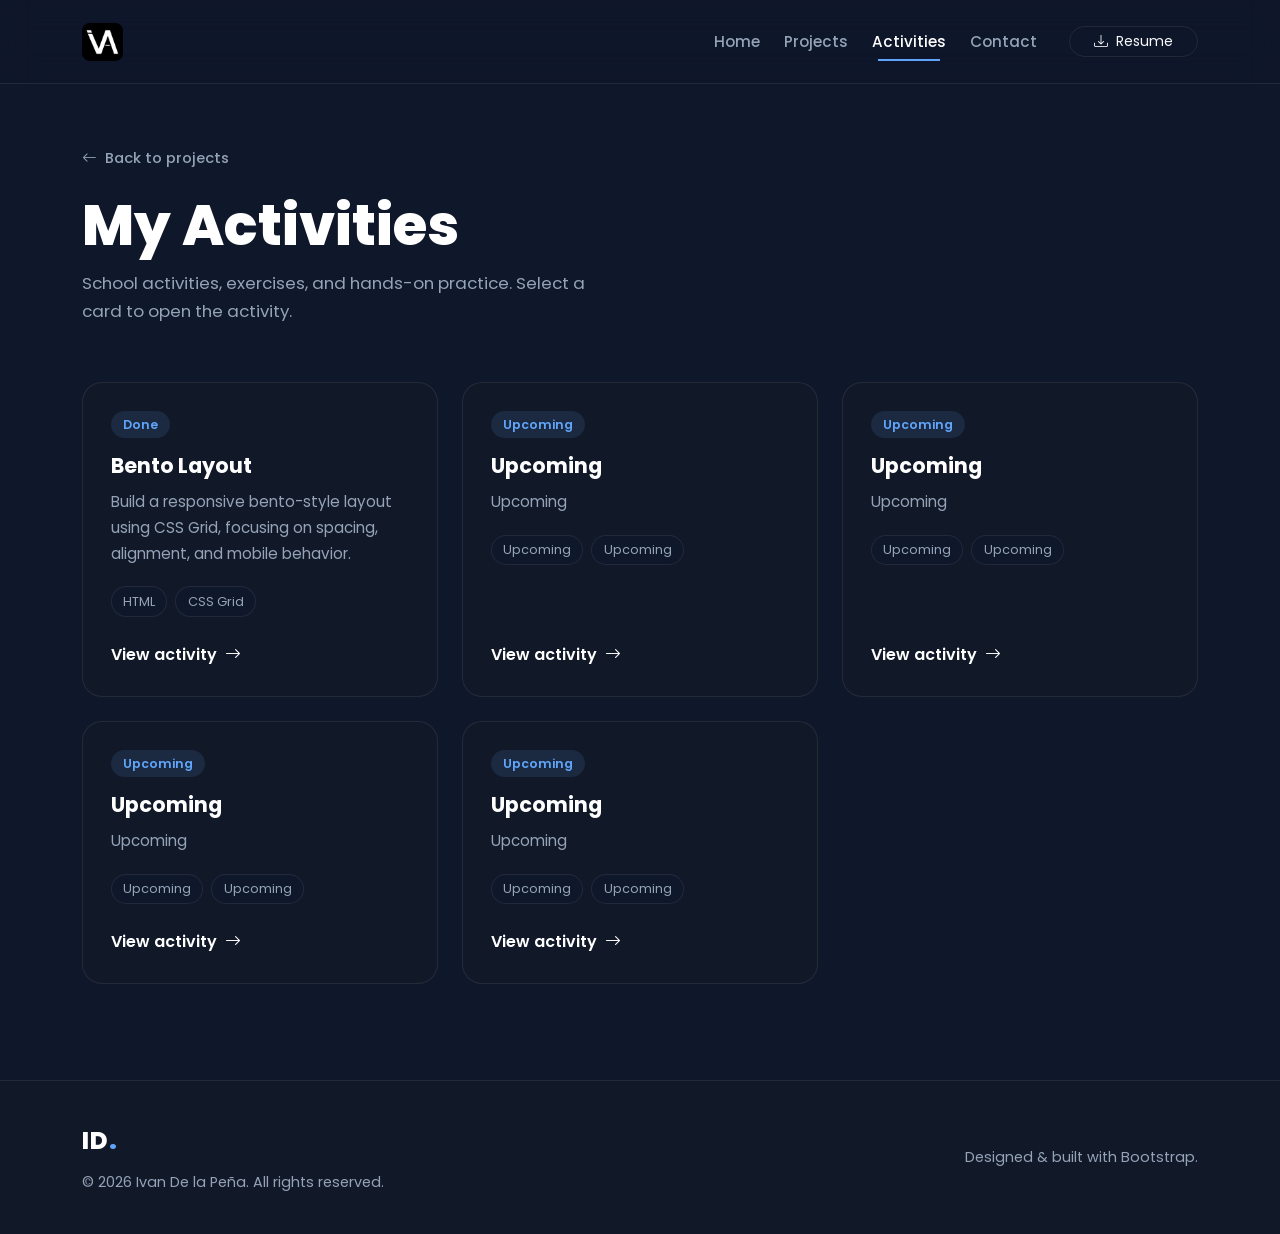
==== activities.html @ 1b0cfe88 "added a new file for activities" ====
<!DOCTYPE html>
<html lang="en">
<head>
  <meta charset="UTF-8" />
  <meta name="viewport" content="width=device-width, initial-scale=1.0" />
  <title>Activities | Ivan De la Peña</title>
  <meta name="description" content="School activities, exercises, and hands-on practice work by Ivan De la Peña." />
  <link rel="preconnect" href="https://fonts.googleapis.com">
  <link rel="preconnect" href="https://fonts.gstatic.com" crossorigin>
  <link href="https://fonts.googleapis.com/css2?family=Poppins:wght@300;400;500;600;700;800&display=swap" rel="stylesheet">
  <link href="https://cdn.jsdelivr.net/npm/bootstrap@5.3.3/dist/css/bootstrap.min.css" rel="stylesheet">
  <link rel="stylesheet" href="https://cdn.jsdelivr.net/npm/bootstrap-icons@1.11.3/font/bootstrap-icons.css">
  <link rel="stylesheet" href="style.css">
  <link rel="stylesheet" href="activities.css">
</head>
<body>

  <a class="skip-link visually-hidden-focusable" href="#main">Skip to main content</a>

  <header>
    <nav class="navbar navbar-expand-lg fixed-top glass-nav" id="mainNav" aria-label="Main navigation">
      <div class="container">
        <a class="navbar-brand logo" href="index.html">
          <img src="images/logo.png" alt="Ivan De la Peña logo" class="navbar-logo">
        </a>
        <button class="navbar-toggler" type="button" data-bs-toggle="collapse" data-bs-target="#navMenu"
          aria-controls="navMenu" aria-expanded="false" aria-label="Toggle navigation">
          <span class="navbar-toggler-icon"></span>
        </button>
        <div class="collapse navbar-collapse" id="navMenu">
          <ul class="navbar-nav ms-auto align-items-lg-center gap-lg-2">
            <li class="nav-item"><a class="nav-link" href="index.html">Home</a></li>
            <li class="nav-item"><a class="nav-link" href="index.html#projects">Projects</a></li>
            <li class="nav-item"><a class="nav-link active" href="activities.html" aria-current="page">Activities</a></li>
            <li class="nav-item"><a class="nav-link" href="index.html#contact">Contact</a></li>
            <li class="nav-item ms-lg-3 mt-3 mt-lg-0">
              <a class="btn btn-outline-light btn-sm rounded-pill px-4" href="assets/resume.pdf" download>
                <i class="bi bi-download me-1"></i> Resume
              </a>
            </li>
          </ul>
        </div>
      </div>
    </nav>
  </header>

  <main id="main">
    <section class="activities-hero" aria-label="Activities overview">
      <div class="container">
        <a href="index.html#projects" class="back-link"><i class="bi bi-arrow-left me-2"></i>Back to projects</a>
        <h1 class="activities-title">My Activities</h1>
        <p class="activities-intro">
          School activities, exercises, and hands-on practice. Select a card to open the activity.
        </p>
      </div>
    </section>

    <section class="activities-list-section" aria-label="Activity list">
      <div class="container">
        <ul class="activity-grid">

          <li>
            <a href="https://so-ye.github.io/Activities/Bento/" class="activity-card">
              <span class="status-pill upcoming">Done</span>
              <h2 class="activity-name">Bento Layout</h2>
              <p class="activity-desc">Build a responsive bento-style layout using CSS Grid, focusing on spacing, alignment, and mobile behavior.</p>
              <ul class="activity-tags"><li>HTML</li><li>CSS Grid</li></ul>
              <span class="activity-open">View activity <i class="bi bi-arrow-right ms-2" aria-hidden="true"></i></span>
            </a>
          </li>
          <li>
            <a href="#" class="activity-card">
              <span class="status-pill upcoming">Upcoming</span>
              <h2 class="activity-name">Upcoming</h2>
              <p class="activity-desc">Upcoming</p>
              <ul class="activity-tags"><li>Upcoming</li><li>Upcoming</li></ul>
              <span class="activity-open">View activity<i class="bi bi-arrow-right ms-2" aria-hidden="true"></i></span>
            </a>
          </li>
          <li>
            <a href="#" class="activity-card">
              <span class="status-pill upcoming">Upcoming</span>
              <h2 class="activity-name">Upcoming</h2>
              <p class="activity-desc">Upcoming</p>
              <ul class="activity-tags"><li>Upcoming</li><li>Upcoming</li></ul>
              <span class="activity-open">View activity<i class="bi bi-arrow-right ms-2" aria-hidden="true"></i></span>
            </a>
          </li>
          <li>
            <a href="#" class="activity-card">
              <span class="status-pill upcoming">Upcoming</span>
              <h2 class="activity-name">Upcoming</h2>
              <p class="activity-desc">Upcoming</p>
              <ul class="activity-tags"><li>Upcoming</li><li>Upcoming</li></ul>
              <span class="activity-open">View activity <i class="bi bi-arrow-right ms-2" aria-hidden="true"></i></span>
            </a>
          </li>
          <li>
            <a href="#" class="activity-card">
              <span class="status-pill upcoming">Upcoming</span>
              <h2 class="activity-name">Upcoming</h2>
              <p class="activity-desc">Upcoming</p>
              <ul class="activity-tags"><li>Upcoming</li><li>Upcoming</li></ul>
              <span class="activity-open">View activity <i class="bi bi-arrow-right ms-2" aria-hidden="true"></i></span>
            </a>
          </li>
        </ul>

      </div>
    </section>
  </main>

  <footer class="footer">
    <div class="container">
      <div class="row align-items-center gy-3">
        <div class="col-md-6 text-center text-md-start">
          <a href="index.html" class="logo footer-logo">ID<span class="accent-dot">.</span></a>
          <p class="footer-text mb-0">&copy; <span id="year"></span> Ivan De la Peña. All rights reserved.</p>
        </div>
        <div class="col-md-6 text-center text-md-end">
          <p class="footer-text mb-0">Designed &amp; built with Bootstrap.</p>
        </div>
      </div>
    </div>
  </footer>

  <button id="backToTop" class="back-to-top" aria-label="Back to top">
    <i class="bi bi-arrow-up"></i>
  </button>

  <script src="https://cdn.jsdelivr.net/npm/bootstrap@5.3.3/dist/js/bootstrap.bundle.min.js"></script>
  <script src="script.js"></script>
</body>
</html>
---- style.css ----
:root {
  --bg: #0f172a;
  --surface: #111827;
  --surface-light: #1a2436;
  --primary: #ffffff;
  --accent: #60a5fa;
  --accent-soft: rgba(96, 165, 250, 0.12);
  --text-secondary: #94a3b8;
  --border-color: rgba(255, 255, 255, 0.08);
  --font-primary: 'Poppins', sans-serif;
  --section-padding-y: 6rem;
  --section-padding-y-mobile: 4rem;
  --transition-fast: 0.2s ease;
  --transition-base: 0.35s ease;
  --transition-slow: 0.6s ease;
  --shadow-soft: 0 10px 30px rgba(0, 0, 0, 0.35);
  --shadow-strong: 0 20px 50px rgba(0, 0, 0, 0.5);
}


*,
*::before,
*::after {
  box-sizing: border-box;
}

html {
  scroll-behavior: smooth;
}

body {
  font-family: var(--font-primary);
  background-color: var(--bg);
  color: var(--primary);
  line-height: 1.7;
  overflow-x: hidden;
}

h1, h2, h3, h4, h5, h6 {
  font-family: var(--font-primary);
  font-weight: 700;
  color: var(--primary);
  margin: 0;
}

p {
  color: var(--text-secondary);
  margin: 0;
}

a {
  text-decoration: none;
  color: inherit;
}

img {
  max-width: 100%;
  display: block;
}

.skip-link {
  position: absolute;
  top: 0;
  left: 0;
  background: var(--accent);
  color: var(--bg);
  padding: 0.5rem 1rem;
  z-index: 2000;
}

a:focus-visible,
button:focus-visible,
input:focus-visible,
textarea:focus-visible {
  outline: 2px solid var(--accent);
  outline-offset: 3px;
}

@media (prefers-reduced-motion: reduce) {
  html {
    scroll-behavior: auto;
  }
  * {
    transition-duration: 0.01ms !important;
    animation-duration: 0.01ms !important;
  }
}


.section-padding {
  padding: var(--section-padding-y) 0;
}

.bg-surface {
  background-color: var(--surface);
}

.text-accent {
  color: var(--accent) !important;
}

.accent-dot {
  color: var(--accent);
}

.section-eyebrow {
  display: inline-block;
  text-transform: uppercase;
  letter-spacing: 0.2em;
  font-size: 0.8rem;
  font-weight: 600;
  color: var(--accent);
  margin-bottom: 0.75rem;
}

.section-title {
  font-size: clamp(2rem, 4vw, 2.75rem);
  font-weight: 700;
  margin-bottom: 1rem;
}

.section-subtitle {
  max-width: 560px;
  font-size: 1.05rem;
}


.glass-nav {
  background: rgba(15, 23, 42, 0.55);
  backdrop-filter: blur(16px);
  -webkit-backdrop-filter: blur(16px);
  border-bottom: 1px solid var(--border-color);
  transition: background var(--transition-base), box-shadow var(--transition-base), padding var(--transition-base);
  padding-top: 1.1rem;
  padding-bottom: 1.1rem;
}

.glass-nav.scrolled {
  background: rgba(15, 23, 42, 0.85);
  box-shadow: var(--shadow-soft);
  padding-top: 0.7rem;
  padding-bottom: 0.7rem;
}

.logo {
  font-size: 1.5rem;
  font-weight: 800;
  letter-spacing: 0.05em;
  color: var(--primary);
}

.navbar-logo {
  height: 38px;
  width: auto;
  border-radius: 0.5rem;
  display: block;
  transition: transform var(--transition-fast);
}

.navbar-brand:hover .navbar-logo {
  transform: scale(1.05);
}

.navbar-nav .nav-link {
  color: var(--text-secondary);
  font-weight: 500;
  font-size: 0.95rem;
  position: relative;
  padding: 0.5rem 0.85rem;
  transition: color var(--transition-fast);
}

.navbar-nav .nav-link:hover,
.navbar-nav .nav-link.active {
  color: var(--primary);
}

.navbar-nav .nav-link::after {
  content: '';
  position: absolute;
  left: 0.85rem;
  right: 0.85rem;
  bottom: 0.1rem;
  height: 2px;
  background: var(--accent);
  transform: scaleX(0);
  transform-origin: left;
  transition: transform var(--transition-base);
}

.navbar-nav .nav-link:hover::after,
.navbar-nav .nav-link.active::after {
  transform: scaleX(1);
}

.navbar-toggler {
  border: none;
  box-shadow: none;
}

.navbar-toggler:focus {
  box-shadow: none;
}

.navbar-toggler-icon {
  filter: invert(1);
}


.hero-section {
  min-height: 100vh;
  padding-top: 7rem;
  padding-bottom: 4rem;
  position: relative;
}

.eyebrow {
  font-size: 1.1rem;
  color: var(--text-secondary);
  margin-bottom: 0.5rem;
}

.hero-name {
  font-size: clamp(3rem, 8vw, 5.5rem);
  font-weight: 800;
  line-height: 1.05;
  margin-bottom: 0.5rem;
  background: linear-gradient(135deg, var(--primary) 40%, var(--accent) 100%);
  -webkit-background-clip: text;
  background-clip: text;
  -webkit-text-fill-color: transparent;
}

.hero-title {
  font-size: clamp(1.2rem, 2.5vw, 1.75rem);
  font-weight: 500;
  color: var(--text-secondary);
  margin-bottom: 1.5rem;
}

.hero-desc {
  font-size: 1.05rem;
  max-width: 480px;
  margin: 0 auto 2.25rem;
}

@media (min-width: 992px) {
  .hero-desc {
    margin-left: 0;
  }
}

.hero-buttons {
  margin-bottom: 1rem;
}

.hero-image-wrapper {
  position: relative;
  max-width: 480px;
  margin: 0 auto;
}

.hero-image {
  width: 100%;
  aspect-ratio: 4 / 5;
  object-fit: cover;
  border-radius: 1.5rem;
  box-shadow: var(--shadow-strong);
  border: 1px solid var(--border-color);
  position: relative;
  z-index: 2;
  transition: transform var(--transition-slow), box-shadow var(--transition-slow);
}

.hero-image-wrapper:hover .hero-image {
  transform: translateY(-8px) scale(1.015);
  box-shadow: 0 25px 60px rgba(96, 165, 250, 0.25);
}

.hero-glow {
  position: absolute;
  top: 8%;
  right: 5%;
  width: 80%;
  height: 80%;
  background: radial-gradient(circle, var(--accent) 0%, transparent 70%);
  opacity: 0.25;
  filter: blur(60px);
  z-index: 1;
  border-radius: 50%;
}

.scroll-indicator {
  position: absolute;
  bottom: 2rem;
  left: 50%;
  transform: translateX(-50%);
  display: flex;
  flex-direction: column;
  align-items: center;
  gap: 0.4rem;
  color: var(--text-secondary);
  font-size: 0.75rem;
  letter-spacing: 0.15em;
  text-transform: uppercase;
  animation: bounce 2.4s infinite;
  transition: color var(--transition-fast);
}

.scroll-indicator:hover {
  color: var(--accent);
}

.scroll-indicator i {
  font-size: 1.25rem;
}

@keyframes bounce {
  0%, 100% { transform: translate(-50%, 0); }
  50% { transform: translate(-50%, 8px); }
}


.btn-primary-custom {
  background-color: var(--accent);
  border: 1px solid var(--accent);
  color: var(--bg);
  font-weight: 600;
  padding: 0.75rem 1.75rem;
  transition: transform var(--transition-fast), box-shadow var(--transition-fast), background-color var(--transition-fast);
}

.btn-primary-custom:hover,
.btn-primary-custom:focus {
  background-color: #4f94e6;
  border-color: #4f94e6;
  color: var(--bg);
  transform: translateY(-3px);
  box-shadow: 0 10px 25px rgba(96, 165, 250, 0.35);
}

.btn-outline-custom {
  background-color: transparent;
  border: 1px solid var(--border-color);
  color: var(--primary);
  font-weight: 600;
  padding: 0.75rem 1.75rem;
  transition: transform var(--transition-fast), background-color var(--transition-fast), border-color var(--transition-fast);
}

.btn-outline-custom:hover,
.btn-outline-custom:focus {
  background-color: var(--surface-light);
  border-color: var(--accent);
  color: var(--primary);
  transform: translateY(-3px);
}

.btn-outline-light {
  border-color: var(--border-color);
  transition: all var(--transition-fast);
}

.btn-outline-light:hover {
  background-color: var(--accent);
  border-color: var(--accent);
  color: var(--bg);
  transform: translateY(-2px);
}


.about-text {
  margin-bottom: 1.25rem;
  font-size: 1.02rem;
}

.info-card {
  display: flex;
  gap: 1.25rem;
  align-items: flex-start;
  background-color: var(--surface);
  border: 1px solid var(--border-color);
  border-radius: 1rem;
  padding: 1.5rem;
  transition: transform var(--transition-base), border-color var(--transition-base);
}

.info-card:hover {
  transform: translateY(-4px);
  border-color: var(--accent);
}

.info-icon {
  flex-shrink: 0;
  width: 52px;
  height: 52px;
  border-radius: 0.85rem;
  background: var(--accent-soft);
  color: var(--accent);
  display: flex;
  align-items: center;
  justify-content: center;
  font-size: 1.4rem;
}

.info-title {
  font-size: 1.15rem;
  margin-bottom: 0.4rem;
}

.info-text {
  font-size: 0.95rem;
  margin: 0;
}


.view-all-link {
  font-weight: 600;
  color: var(--primary);
  display: inline-flex;
  align-items: center;
  transition: color var(--transition-fast), gap var(--transition-fast);
}

.view-all-link:hover {
  color: var(--accent);
}

.project-card {
  background-color: var(--bg);
  border: 1px solid var(--border-color);
  border-radius: 1.25rem;
  overflow: hidden;
  height: 100%;
  display: flex;
  flex-direction: column;
  transition: transform var(--transition-base), box-shadow var(--transition-base), border-color var(--transition-base);
}

.project-card:hover {
  transform: translateY(-10px);
  box-shadow: var(--shadow-strong);
  border-color: var(--accent);
}

.project-img-wrapper {
  overflow: hidden;
  aspect-ratio: 4 / 3;
}

.project-img {
  width: 100%;
  height: 100%;
  object-fit: cover;
  transition: transform var(--transition-slow);
}

.project-card:hover .project-img {
  transform: scale(1.08);
}

.project-body {
  padding: 1.5rem;
  flex-grow: 1;
  display: flex;
  flex-direction: column;
}

.project-category {
  display: inline-block;
  font-size: 0.78rem;
  text-transform: uppercase;
  letter-spacing: 0.12em;
  color: var(--accent);
  font-weight: 600;
  margin-bottom: 0.5rem;
}

.project-title {
  font-size: 1.3rem;
  margin-bottom: 0.6rem;
}

.project-desc {
  font-size: 0.95rem;
  margin-bottom: 1.25rem;
  flex-grow: 1;
}

.project-link {
  font-weight: 600;
  color: var(--primary);
  display: inline-flex;
  align-items: center;
  align-self: flex-start;
  border-bottom: 1px solid transparent;
  transition: color var(--transition-fast), border-color var(--transition-fast);
}

.project-link:hover {
  color: var(--accent);
  border-color: var(--accent);
}


.skill-card {
  background-color: var(--surface);
  border: 1px solid var(--border-color);
  border-radius: 1.25rem;
  padding: 1.75rem;
  transition: transform var(--transition-base), border-color var(--transition-base);
}

.skill-card:hover {
  transform: translateY(-6px);
  border-color: var(--accent);
}

.skill-card-header {
  display: flex;
  align-items: center;
  gap: 0.75rem;
  margin-bottom: 1.5rem;
}

.skill-card-header i {
  font-size: 1.5rem;
  color: var(--accent);
}

.skill-card-header h3 {
  font-size: 1.15rem;
  margin: 0;
}

.skill-item {
  margin-bottom: 1.25rem;
}

.skill-label {
  display: flex;
  justify-content: space-between;
  font-size: 0.88rem;
  margin-bottom: 0.4rem;
  color: var(--primary);
}

.skill-label span:last-child {
  color: var(--text-secondary);
}

.skill-progress {
  height: 6px;
  background-color: var(--surface-light);
  border-radius: 999px;
  overflow: hidden;
}

.skill-progress .progress-bar {
  background: linear-gradient(90deg, var(--accent), #a5c9fb);
  width: 0%;
  border-radius: 999px;
  transition: width 1.2s ease;
}


.contact-info-card {
  background-color: var(--bg);
  border: 1px solid var(--border-color);
  border-radius: 1.25rem;
  padding: 2rem 1.25rem;
  height: 100%;
  transition: transform var(--transition-base), border-color var(--transition-base);
}

.contact-info-card:hover {
  transform: translateY(-6px);
  border-color: var(--accent);
}

.contact-info-card i {
  font-size: 1.6rem;
  color: var(--accent);
  margin-bottom: 0.85rem;
  display: inline-block;
}

.contact-info-card h3 {
  font-size: 1.05rem;
  margin-bottom: 0.4rem;
}

.contact-info-card a,
.contact-info-card span {
  color: var(--text-secondary);
  font-size: 0.95rem;
  transition: color var(--transition-fast);
  word-break: break-word;
}

.contact-info-card a:hover {
  color: var(--accent);
}

.social-icons {
  display: flex;
  justify-content: center;
  gap: 1rem;
}

.social-icons a {
  width: 48px;
  height: 48px;
  display: flex;
  align-items: center;
  justify-content: center;
  border-radius: 50%;
  border: 1px solid var(--border-color);
  color: var(--primary);
  font-size: 1.2rem;
  transition: all var(--transition-fast);
}

.social-icons a:hover {
  background-color: var(--accent);
  border-color: var(--accent);
  color: var(--bg);
  transform: translateY(-4px);
}

.contact-form .form-label {
  color: var(--text-secondary);
  font-size: 0.9rem;
  margin-bottom: 0.4rem;
}

.contact-form .form-control {
  background-color: var(--bg);
  border: 1px solid var(--border-color);
  color: var(--primary);
  border-radius: 0.75rem;
  padding: 0.75rem 1rem;
  font-size: 0.95rem;
  transition: border-color var(--transition-fast), box-shadow var(--transition-fast);
}

.contact-form .form-control:focus {
  background-color: var(--bg);
  color: var(--primary);
  border-color: var(--accent);
  box-shadow: 0 0 0 3px var(--accent-soft);
}

.contact-form .form-control::placeholder {
  color: var(--text-secondary);
  opacity: 0.6;
}

.form-status {
  font-size: 0.95rem;
  min-height: 1.5rem;
}

.form-status.success {
  color: var(--accent);
}

.form-status.error {
  color: #f87171;
}


.footer {
  background-color: var(--surface);
  border-top: 1px solid var(--border-color);
  padding: 2.5rem 0;
}

.footer-logo {
  display: inline-block;
  margin-bottom: 0.5rem;
}

.footer-text {
  color: var(--text-secondary);
  font-size: 0.9rem;
}

.back-to-top {
  position: fixed;
  bottom: 1.75rem;
  right: 1.75rem;
  width: 48px;
  height: 48px;
  border-radius: 50%;
  background-color: var(--accent);
  color: var(--bg);
  border: none;
  display: flex;
  align-items: center;
  justify-content: center;
  font-size: 1.2rem;
  opacity: 0;
  visibility: hidden;
  transform: translateY(20px);
  transition: all var(--transition-base);
  z-index: 999;
  cursor: pointer;
  box-shadow: var(--shadow-soft);
}

.back-to-top.visible {
  opacity: 1;
  visibility: visible;
  transform: translateY(0);
}

.back-to-top:hover {
  background-color: #4f94e6;
  transform: translateY(-4px);
}

.fade-in {
  opacity: 0;
  transform: translateY(30px);
  transition: opacity 0.7s ease, transform 0.7s ease;
}

.fade-in.visible {
  opacity: 1;
  transform: translateY(0);
}


@media (max-width: 991.98px) {
  .section-padding {
    padding: var(--section-padding-y-mobile) 0;
  }

  .hero-section {
    padding-top: 8rem;
    min-height: auto;
  }

  .navbar-nav .nav-link::after {
    display: none;
  }

  .navbar-collapse {
    background-color: var(--surface);
    border-radius: 1rem;
    margin-top: 1rem;
    padding: 1rem 1.25rem;
    border: 1px solid var(--border-color);
  }
}

@media (max-width: 575.98px) {
  .hero-image-wrapper {
    max-width: 320px;
  }

  .back-to-top {
    right: 1rem;
    bottom: 1rem;
    width: 42px;
    height: 42px;
  }

  .social-icons a {
    width: 44px;
    height: 44px;
    font-size: 1.1rem;
  }
}
---- activities.css ----
.activities-hero {
  padding: clamp(7.5rem, 14vw, 9rem) 0 2.5rem;
}

.back-link {
  display: inline-flex;
  align-items: center;
  color: var(--text-secondary);
  font-size: 0.92rem;
  font-weight: 500;
  margin-bottom: 1.5rem;
  transition: color var(--transition-fast);
}

.back-link:hover {
  color: var(--accent);
}

.activities-title {
  font-size: clamp(2.25rem, 6vw + 0.5rem, 3.5rem);
  font-weight: 800;
  line-height: 1.1;
  margin-bottom: 0.75rem;
}

.activities-intro {
  max-width: 520px;
  font-size: 1.05rem;
}

.activities-list-section {
  padding: 1rem 0 clamp(4rem, 8vw, var(--section-padding-y));
  min-height: 60vh;
}


.activity-grid {
  list-style: none;
  margin: 0;
  padding: 0;
  display: grid;
  grid-template-columns: repeat(auto-fill, minmax(min(100%, 280px), 1fr));
  gap: clamp(1rem, 3vw, 1.5rem);
}

.activity-card {
  height: 100%;
  display: flex;
  flex-direction: column;
  align-items: flex-start;
  background-color: var(--surface);
  border: 1px solid var(--border-color);
  border-radius: 1.25rem;
  padding: clamp(1.25rem, 3vw, 1.75rem);
  transition: transform var(--transition-base), border-color var(--transition-base), box-shadow var(--transition-base);
}

.activity-card:hover,
.activity-card:focus-visible {
  transform: translateY(-6px);
  border-color: var(--accent);
  box-shadow: var(--shadow-soft);
}

.status-pill {
  font-size: 0.78rem;
  font-weight: 600;
  padding: 0.2rem 0.75rem;
  border-radius: 999px;
  margin-bottom: 1rem;
}

.status-pill.upcoming {
  background: var(--accent-soft);
  color: var(--accent);
}

.status-pill.done {
  background: var(--bg);
  color: var(--text-secondary);
  border: 1px solid var(--border-color);
}

.activity-name {
  font-size: clamp(1.1rem, 1rem + 0.5vw, 1.3rem);
  margin-bottom: 0.6rem;
  overflow-wrap: anywhere;
}

.activity-desc {
  font-size: 0.95rem;
  margin-bottom: 1.25rem;
}

.activity-tags {
  display: flex;
  flex-wrap: wrap;
  gap: 0.5rem;
  margin: 0 0 1.5rem;
  padding: 0;
  list-style: none;
}

.activity-tags li {
  font-size: 0.8rem;
  color: var(--text-secondary);
  background: var(--bg);
  border: 1px solid var(--border-color);
  padding: 0.2rem 0.7rem;
  border-radius: 999px;
}

.activity-open {
  margin-top: auto;
  display: inline-flex;
  align-items: center;
  font-weight: 600;
  color: var(--primary);
  transition: color var(--transition-fast);
}

.activity-card:hover .activity-open,
.activity-card:focus-visible .activity-open {
  color: var(--accent);
}
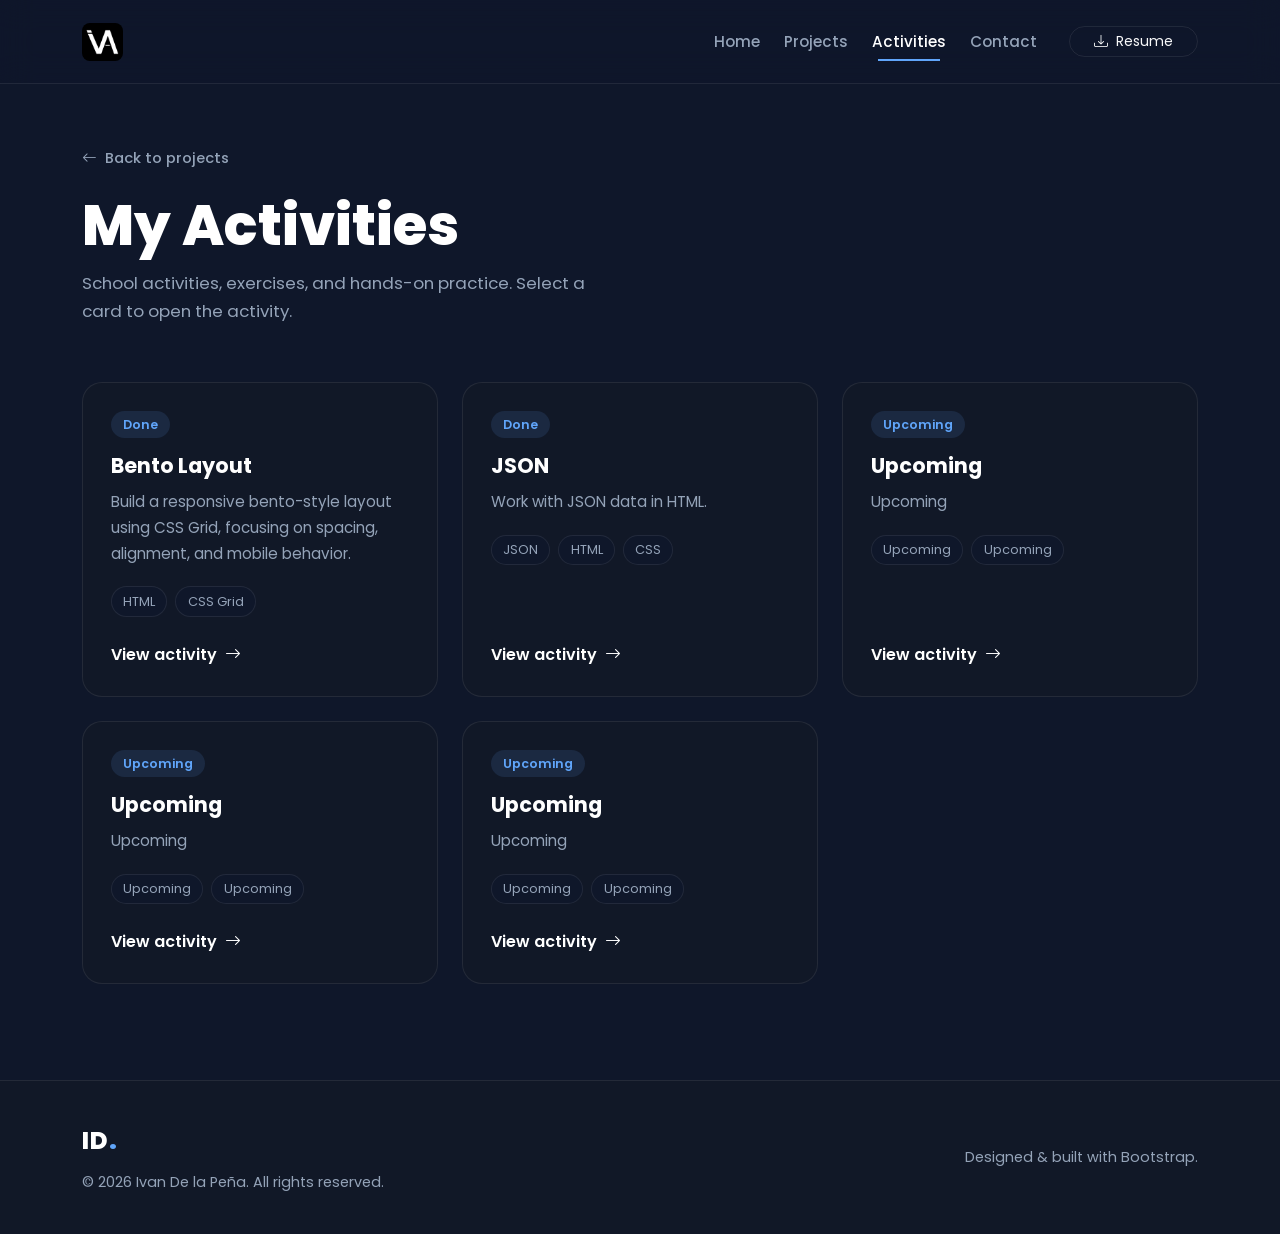
==== commit 47a12dce: "added JSON activity" ====
--- a/activities.html
+++ b/activities.html
@@ -69,11 +69,11 @@
             </a>
           </li>
           <li>
-            <a href="#" class="activity-card">
-              <span class="status-pill upcoming">Upcoming</span>
-              <h2 class="activity-name">Upcoming</h2>
-              <p class="activity-desc">Upcoming</p>
-              <ul class="activity-tags"><li>Upcoming</li><li>Upcoming</li></ul>
+            <a href="https://so-ye.github.io/Activities/JSON/" class="activity-card">
+              <span class="status-pill upcoming">Done</span>
+              <h2 class="activity-name">JSON</h2>
+              <p class="activity-desc">Work with JSON data in HTML.</p>
+              <ul class="activity-tags"><li>JSON</li><li>HTML</li><li>CSS </li></ul>
               <span class="activity-open">View activity<i class="bi bi-arrow-right ms-2" aria-hidden="true"></i></span>
             </a>
           </li>
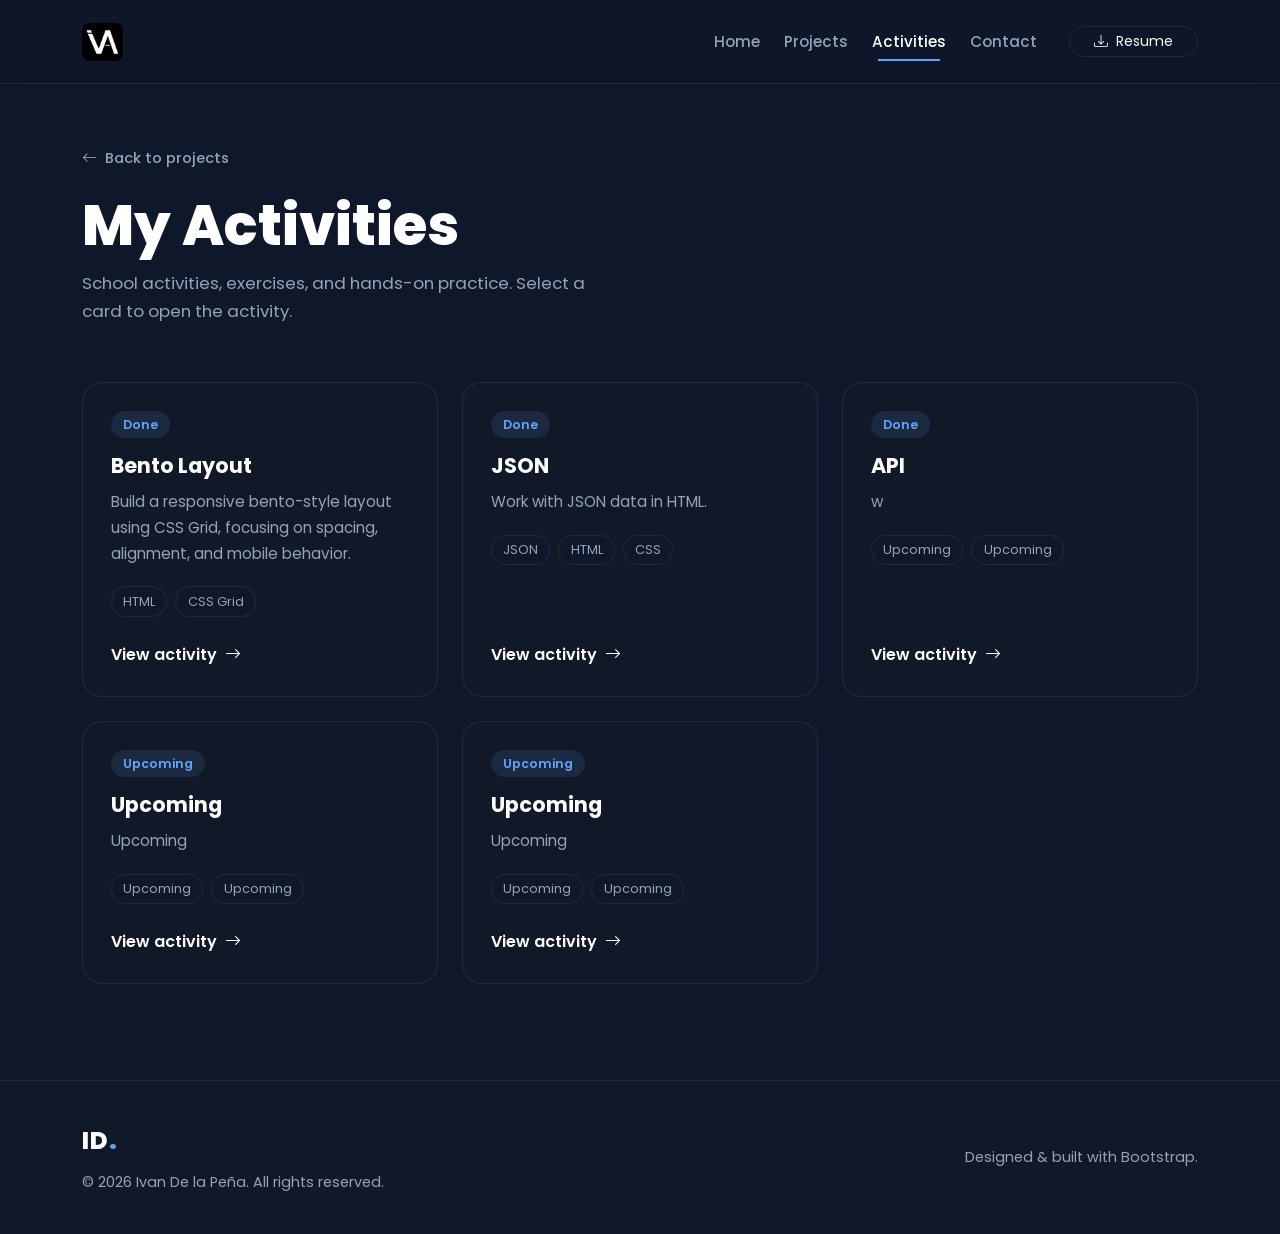
==== commit c7fc53d8: "ADDED THE NAME IN API ACTIVITY, I FORGOT TO CHANGE THE STATUS AND TITLE" ====
--- a/activities.html
+++ b/activities.html
@@ -78,10 +78,10 @@
             </a>
           </li>
           <li>
-            <a href="#" class="activity-card">
-              <span class="status-pill upcoming">Upcoming</span>
-              <h2 class="activity-name">Upcoming</h2>
-              <p class="activity-desc">Upcoming</p>
+            <a href="https://so-ye.github.io/Activities/API/" class="activity-card">
+              <span class="status-pill upcoming">Done</span>
+              <h2 class="activity-name">API</h2>
+              <p class="activity-desc">w</p>
               <ul class="activity-tags"><li>Upcoming</li><li>Upcoming</li></ul>
               <span class="activity-open">View activity<i class="bi bi-arrow-right ms-2" aria-hidden="true"></i></span>
             </a>
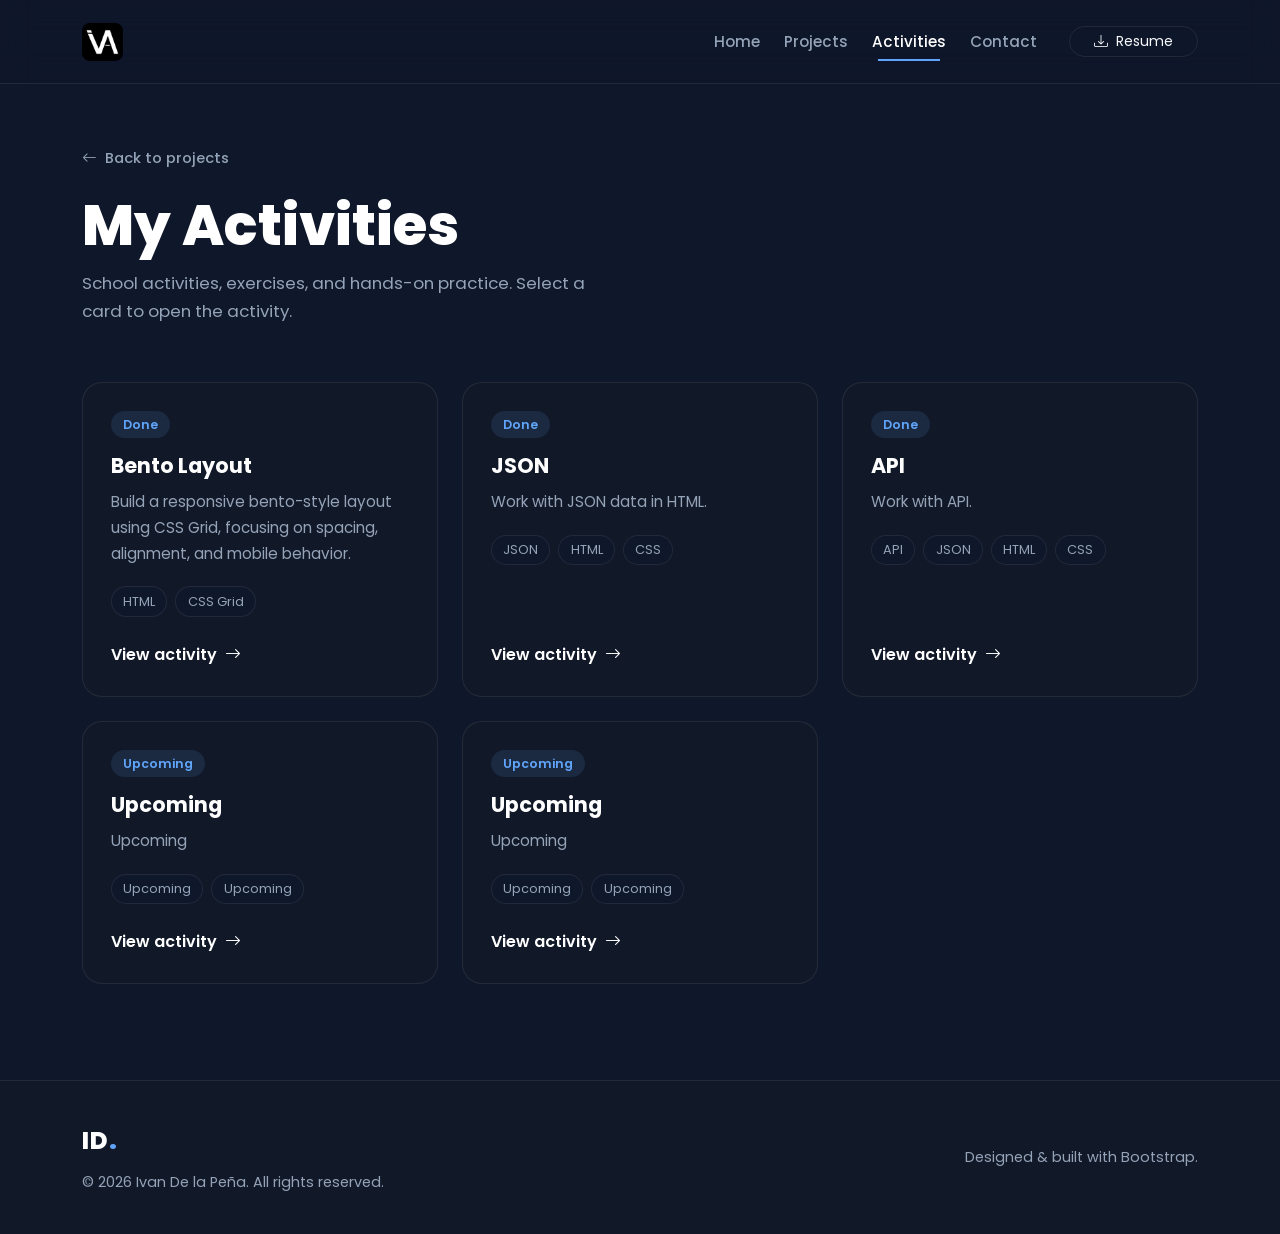
==== commit 4b6a5253: "there's an error in the vscode, it did not update the code and it doesnt show the edited code fixed" ====
--- a/activities.html
+++ b/activities.html
@@ -81,8 +81,8 @@
             <a href="https://so-ye.github.io/Activities/API/" class="activity-card">
               <span class="status-pill upcoming">Done</span>
               <h2 class="activity-name">API</h2>
-              <p class="activity-desc">w</p>
-              <ul class="activity-tags"><li>Upcoming</li><li>Upcoming</li></ul>
+              <p class="activity-desc">Work with API.</p>
+              <ul class="activity-tags"><li>API</li><li>JSON</li><li>HTML</li><li>CSS</li></ul>
               <span class="activity-open">View activity<i class="bi bi-arrow-right ms-2" aria-hidden="true"></i></span>
             </a>
           </li>
